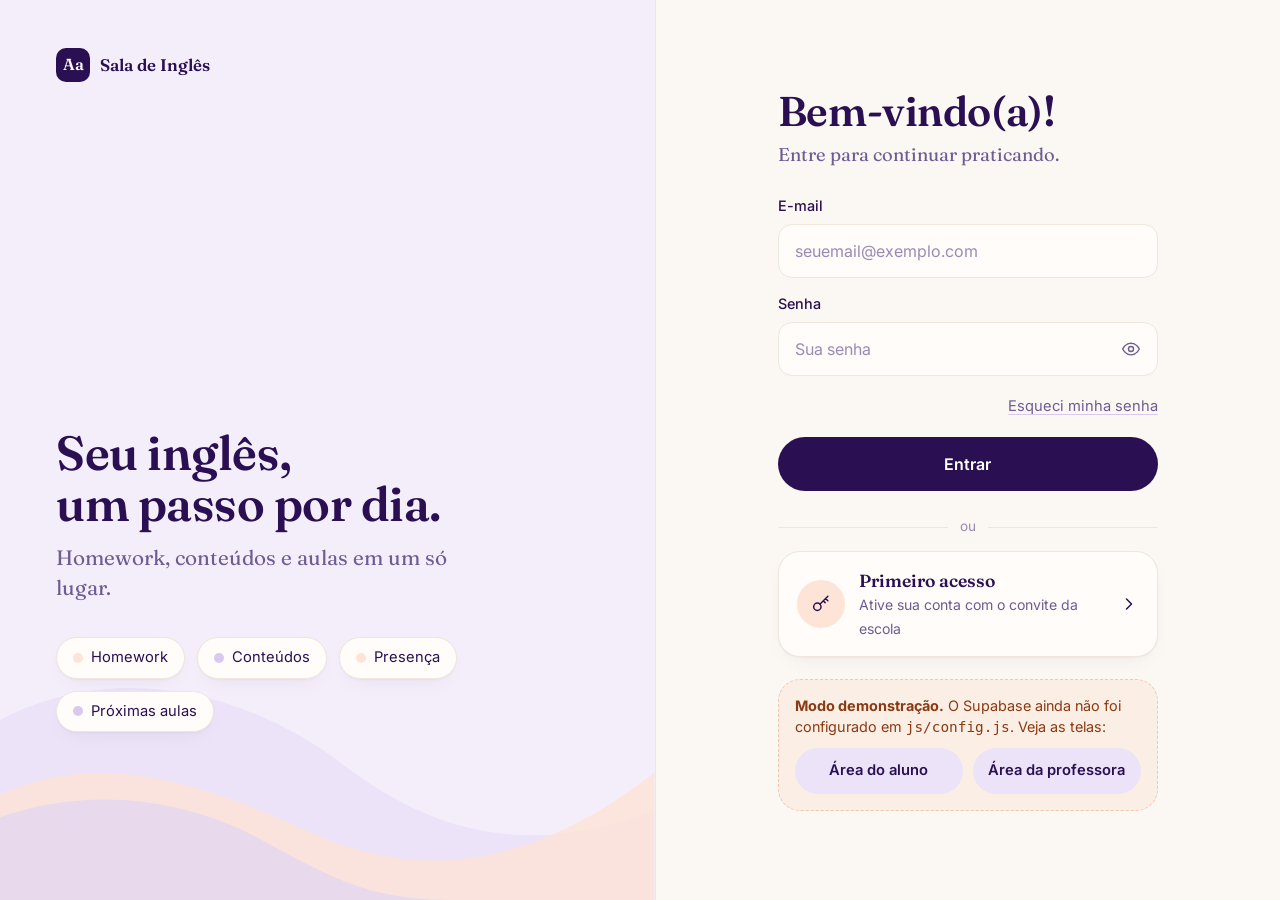
==== aluno.html @ 831836b4 "v1" ====
<!doctype html>
<html lang="pt-BR">
<head>
  <meta charset="utf-8">
  <meta name="viewport" content="width=device-width, initial-scale=1, viewport-fit=cover">
  <title>Área do aluno · Sala de Inglês</title>
  <meta name="theme-color" content="#fbf7f2">
  <link rel="manifest" href="manifest.webmanifest">
  <link rel="icon" href="icons/icon-192.png">
  <link rel="apple-touch-icon" href="icons/apple-touch-icon.png">
  <meta name="apple-mobile-web-app-capable" content="yes">
  <link rel="preconnect" href="https://fonts.googleapis.com">
  <link rel="preconnect" href="https://fonts.gstatic.com" crossorigin>
  <link href="https://fonts.googleapis.com/css2?family=Fraunces:opsz,wght@9..144,400;9..144,600&family=Inter:wght@400;500;600&display=swap" rel="stylesheet">
  <link rel="stylesheet" href="css/style.css">
</head>
<body class="is-loading">
<svg width="0" height="0" style="position:absolute" aria-hidden="true">
  <symbol id="i-chev" viewBox="0 0 24 24" fill="none" stroke="currentColor" stroke-width="1.8" stroke-linecap="round" stroke-linejoin="round"><path d="m9 6 6 6-6 6"/></symbol>
  <symbol id="i-out" viewBox="0 0 24 24" fill="none" stroke="currentColor" stroke-width="1.8" stroke-linecap="round" stroke-linejoin="round"><path d="M15 4h3a2 2 0 0 1 2 2v12a2 2 0 0 1-2 2h-3M10 16l-4-4 4-4M6 12h10"/></symbol>
  <symbol id="i-hw" viewBox="0 0 24 24" fill="none" stroke-width="1.5" stroke-linecap="round" stroke-linejoin="round"><path d="M14 3H7a2 2 0 0 0-2 2v14a2 2 0 0 0 2 2h10a2 2 0 0 0 2-2V8z"/><path d="M14 3v5h5M9 13h6M9 17h6"/></symbol>
  <symbol id="i-book" viewBox="0 0 24 24" fill="none" stroke="currentColor" stroke-width="1.5" stroke-linecap="round" stroke-linejoin="round"><path d="M12 7c-1.6-1.4-4-2-8-2v13c4 0 6.4.6 8 2 1.6-1.4 4-2 8-2V5c-4 0-6.4.6-8 2Zm0 0v13"/></symbol>
  <symbol id="i-cal" viewBox="0 0 24 24" fill="none" stroke-width="1.5" stroke-linecap="round" stroke-linejoin="round"><rect x="3.5" y="5" width="17" height="15.5" rx="2.5"/><path d="M8 3v4M16 3v4M3.5 10h17"/></symbol>
  <symbol id="i-coins" viewBox="0 0 24 24" fill="none" stroke-width="1.5" stroke-linecap="round" stroke-linejoin="round"><ellipse cx="12" cy="5.5" rx="7" ry="2.5"/><path d="M5 5.5v13c0 1.4 3.1 2.5 7 2.5s7-1.1 7-2.5v-13M5 9.8c0 1.4 3.1 2.5 7 2.5s7-1.1 7-2.5M5 14.2c0 1.4 3.1 2.5 7 2.5s7-1.1 7-2.5"/></symbol>
  <symbol id="waves" viewBox="0 0 400 160" preserveAspectRatio="none"><path d="M0 40C70 0 150 20 210 70s120 60 190 30v60H0Z" fill="#ece3f8"/><path d="M0 90c60-30 120-10 190 25s140 20 210-40v85H0Z" fill="#fde4d6" opacity=".8"/><path d="M0 105c50-20 110-15 160 15s70 40 120 40H0Z" fill="#e3d6f5" opacity=".7"/></symbol>
</svg>

<main class="shell">
  <header class="topbar">
    <a class="brand" href="aluno.html"><span class="brand-mark">Aa</span><span data-app-name>Sala de Inglês</span></a>
    <button class="icon-btn" id="logout" type="button"><svg><use href="#i-out"/></svg>Sair</button>
  </header>

  <div class="dash">
    <div>
      <div class="greet">
        <h1 class="hello">Olá, <span id="nome">aluno</span>!</h1>
        <p class="hello-sub">Vamos praticar inglês?</p>
      </div>

      <nav class="tiles" aria-label="Menu do aluno">
        <a class="tile" href="#" data-soon="Homework">
          <span class="bubble peach"><svg><use href="#i-hw"/></svg></span>
          <span class="tile-foot"><span class="tile-label">Homework</span><svg class="chev"><use href="#i-chev"/></svg></span>
        </a>
        <a class="tile" href="#" data-soon="Conteúdos">
          <span class="bubble lav"><svg><use href="#i-book"/></svg></span>
          <span class="tile-foot"><span class="tile-label">Conteúdos</span><svg class="chev"><use href="#i-chev"/></svg></span>
        </a>
        <a class="tile" href="#" data-soon="Faltas/Presença">
          <span class="bubble peach"><svg><use href="#i-cal"/></svg></span>
          <span class="tile-foot"><span class="tile-label">Faltas/<wbr>Presença</span><svg class="chev"><use href="#i-chev"/></svg></span>
        </a>
        <a class="tile" href="#" data-soon="Financeiro">
          <span class="bubble lav"><svg><use href="#i-coins"/></svg></span>
          <span class="tile-foot"><span class="tile-label">Financeiro</span><svg class="chev"><use href="#i-chev"/></svg></span>
        </a>
        <a class="tile wide" href="#" data-soon="Perfil">
          <span class="avatar" id="avatar">A</span>
          <span class="tile-label">Perfil</span>
          <svg class="chev"><use href="#i-chev"/></svg>
        </a>
      </nav>
    </div>

    <section class="side" aria-labelledby="t-next">
      <div class="side-head">
        <h2 class="section-title" id="t-next">Próxima aula</h2>
        <a class="link-more" href="#" data-soon="Aulas">Ver todas <svg class="chev"><use href="#i-chev"/></svg></a>
      </div>
      <div id="next-lesson"></div>
    </section>
  </div>
</main>

<div class="waves"><svg><use href="#waves"/></svg></div>
<script type="module" src="js/aluno.js"></script>
</body>
</html>
---- css/style.css ----
/* ============================================================
   Sala de Inglês — estilos globais
   Paleta: creme, roxo profundo, lavanda e pêssego
   ============================================================ */
:root {
  --bg: #fbf7f2;
  --card: #fffcf9;
  --line: #efe6dc;
  --ink: #2a1052;
  --ink-2: #6f5c93;
  --ink-3: #9a8bb4;
  --lav: #ece3f8;
  --lav-2: #f4eefa;
  --lav-3: #d9c9f0;
  --peach: #fde4d6;
  --peach-2: #fbeee5;
  --peach-ink: #c2410c;
  --ok: #15803d;
  --err: #b42318;
  --err-bg: #fdecea;
  --radius: 22px;
  --radius-sm: 14px;
  --shadow: 0 1px 2px rgba(42, 16, 82, .04), 0 8px 24px -12px rgba(42, 16, 82, .10);
  --serif: "Fraunces", Georgia, "Times New Roman", serif;
  --sans: "Inter", system-ui, -apple-system, "Segoe UI", Roboto, sans-serif;
  color-scheme: light;
}

* { box-sizing: border-box; }
html { -webkit-text-size-adjust: 100%; background: var(--bg); }
body {
  margin: 0;
  min-height: 100dvh;
  background: var(--bg);
  color: var(--ink);
  font-family: var(--sans);
  font-size: 16px;
  line-height: 1.45;
  -webkit-font-smoothing: antialiased;
  position: relative;
  overflow-x: hidden;
}
body.is-loading main { visibility: hidden; }
a { color: inherit; }
button, input { font: inherit; color: inherit; }
img, svg { display: block; }
.sr-only { position: absolute; width: 1px; height: 1px; overflow: hidden; clip: rect(0 0 0 0); white-space: nowrap; }

/* ---------- Ondas decorativas no rodapé ---------- */
.waves {
  position: absolute; left: 0; right: 0; bottom: 0;
  height: 160px; pointer-events: none; z-index: 0;
}
.waves svg { width: 100%; height: 100%; }

/* ---------- Tipografia ---------- */
.serif { font-family: var(--serif); font-optical-sizing: auto; }
h1, h2, h3 { font-family: var(--serif); font-weight: 600; letter-spacing: -.01em; margin: 0; }
.hello { font-size: clamp(2rem, 7.5vw, 2.75rem); line-height: 1.08; }
.hello-sub { font-family: var(--serif); color: var(--ink-2); font-size: clamp(1.15rem, 4.4vw, 1.4rem); margin: .35rem 0 0; font-weight: 400; }
.section-title { font-size: 1.6rem; }

/* ---------- Layout das áreas ---------- */
.shell { position: relative; z-index: 1; max-width: 1120px; margin: 0 auto; padding: 20px 20px 180px; }
.topbar { display: flex; align-items: center; justify-content: space-between; gap: 12px; padding: 4px 0 28px; }
.brand { display: flex; align-items: center; gap: 10px; text-decoration: none; font-family: var(--serif); font-weight: 600; font-size: 1.05rem; }
.brand-mark { width: 34px; height: 34px; border-radius: 10px; background: var(--ink); color: var(--bg); display: grid; place-items: center; font-family: var(--serif); font-size: 1rem; }
.icon-btn {
  display: inline-flex; align-items: center; gap: 6px;
  border: 1px solid var(--line); background: var(--card); border-radius: 999px;
  padding: 8px 14px; font-size: .9rem; color: var(--ink-2); cursor: pointer;
}
.icon-btn:hover { color: var(--ink); border-color: var(--lav-3); }
.icon-btn svg { width: 16px; height: 16px; }

.dash { display: grid; gap: 28px; }
.greet { margin-bottom: 24px; }

/* ---------- Cards de menu ---------- */
.tiles { display: grid; grid-template-columns: repeat(2, minmax(0, 1fr)); gap: 14px; }
.tile {
  background: var(--card); border: 1px solid var(--line); border-radius: var(--radius);
  box-shadow: var(--shadow); padding: 20px 18px 22px; text-decoration: none;
  display: flex; flex-direction: column; gap: 16px; min-height: 172px;
  transition: transform .18s ease, box-shadow .18s ease, border-color .18s ease;
}
.tile:hover { transform: translateY(-2px); border-color: var(--lav-3); box-shadow: 0 2px 4px rgba(42,16,82,.05), 0 16px 32px -16px rgba(42,16,82,.22); }
.tile:active { transform: translateY(0); }
.tile:focus-visible, .row-card:focus-visible { outline: 3px solid var(--lav-3); outline-offset: 2px; }
.tile-foot { margin-top: auto; display: flex; align-items: center; justify-content: space-between; gap: 8px; }
.tile-label { font-family: var(--serif); font-weight: 600; font-size: clamp(1.05rem, 4.6vw, 1.22rem); line-height: 1.15; min-width: 0; overflow-wrap: break-word; hyphens: manual; }
.chev { width: 20px; height: 20px; flex: none; color: var(--ink); }
.tile.wide { grid-column: 1 / -1; flex-direction: row; align-items: center; min-height: 0; padding: 18px 20px; }
.tile.wide .tile-label { flex: 1; }

.bubble { width: 66px; height: 66px; border-radius: 50%; display: grid; place-items: center; flex: none; }
.bubble svg { width: 30px; height: 30px; stroke: var(--ink); }
.bubble.peach { background: var(--peach); }
.bubble.lav { background: var(--lav); }
.avatar {
  width: 66px; height: 66px; border-radius: 50%; flex: none; overflow: hidden;
  background: linear-gradient(135deg, var(--peach), var(--lav)); display: grid; place-items: center;
  font-family: var(--serif); font-weight: 600; font-size: 1.4rem; color: var(--ink);
}
.avatar img { width: 100%; height: 100%; object-fit: cover; }

/* ---------- Seção lateral (próxima aula / agenda) ---------- */
.side { border-top: 1px solid var(--line); padding-top: 26px; }
.side-head { display: flex; align-items: center; justify-content: space-between; margin-bottom: 16px; }
.link-more { color: var(--ink-2); text-decoration: none; font-size: .95rem; display: inline-flex; align-items: center; gap: 6px; }
.link-more .chev { width: 18px; height: 18px; color: var(--ink-2); }

.lesson {
  display: flex; align-items: stretch; gap: 0; background: var(--lav-2); border-radius: var(--radius);
  padding: 22px 18px 22px 22px; text-decoration: none; border: 1px solid #ece2f4;
}
.lesson-when { padding-right: 18px; border-right: 1px solid var(--lav-3); display: flex; flex-direction: column; justify-content: center; min-width: 104px; }
.lesson-when small { color: var(--ink-2); font-size: .98rem; }
.lesson-when strong { font-size: 2.1rem; font-weight: 600; letter-spacing: -.02em; line-height: 1.1; }
.lesson-info { flex: 1; padding-left: 18px; display: flex; flex-direction: column; gap: 6px; min-width: 0; }
.lesson-info h3 { font-size: 1.25rem; }
.lesson-unit { color: var(--ink-2); font-size: .95rem; display: flex; align-items: center; gap: 8px; }
.lesson-unit svg { width: 20px; height: 20px; flex: none; }
.lesson .chev { align-self: center; }
.pill { align-self: flex-start; margin-top: 4px; background: var(--peach); color: var(--peach-ink); font-size: .85rem; font-weight: 500; padding: 5px 14px; border-radius: 999px; }

.agenda { background: var(--lav-2); border-radius: var(--radius); border: 1px solid #ece2f4; padding: 4px 18px; }
.row-card { display: flex; align-items: center; gap: 18px; padding: 18px 2px; text-decoration: none; border-radius: 10px; }
.row-card + .row-card { border-top: 1px solid var(--lav-3); }
.row-card strong { font-size: 1.85rem; font-weight: 600; letter-spacing: -.02em; min-width: 88px; padding-right: 18px; border-right: 1px solid var(--lav-3); }
.row-card span { flex: 1; color: var(--ink-2); min-width: 0; }

.empty { background: var(--lav-2); border: 1px dashed var(--lav-3); border-radius: var(--radius); padding: 26px 22px; color: var(--ink-2); text-align: center; }
.empty strong { display: block; color: var(--ink); font-family: var(--serif); font-size: 1.15rem; margin-bottom: 4px; }

.demo-flag { display: inline-block; font-size: .75rem; background: var(--peach); color: var(--peach-ink); padding: 3px 10px; border-radius: 999px; font-weight: 500; }

/* ---------- Desktop ---------- */
@media (min-width: 760px) {
  .shell { padding: 28px 40px 200px; }
  .tiles { gap: 18px; }
  .tile { min-height: 190px; padding: 24px 22px 26px; }
  .tile-label { font-size: 1.32rem; }
}
@media (min-width: 1000px) {
  .dash { grid-template-columns: minmax(0, 1.35fr) minmax(0, 1fr); gap: 48px; align-items: start; }
  .side { border-top: 0; padding-top: 0; position: sticky; top: 28px; }
  .greet { margin-bottom: 32px; }
  .waves { height: 220px; }
}

/* ============================================================
   LOGIN
   ============================================================ */
.auth { position: relative; z-index: 1; min-height: 100dvh; display: grid; }
.auth-art { display: none; }
.auth-main { display: flex; flex-direction: column; padding: 28px 22px 190px; max-width: 460px; width: 100%; margin: 0 auto; }
.auth-main .brand { margin-bottom: 44px; }
.auth-title { font-size: clamp(2rem, 8vw, 2.6rem); line-height: 1.08; }
.auth-sub { font-family: var(--serif); color: var(--ink-2); font-size: 1.15rem; margin: .45rem 0 28px; }

.form { display: grid; gap: 16px; }
.field { display: grid; gap: 7px; }
.field label { font-size: .9rem; font-weight: 500; color: var(--ink); }
.field .hint { font-size: .82rem; color: var(--ink-3); }
.input-wrap { position: relative; }
.input {
  width: 100%; height: 54px; border-radius: var(--radius-sm); border: 1.5px solid var(--line);
  background: var(--card); padding: 0 16px; font-size: 16px; outline: none;
  transition: border-color .15s, box-shadow .15s;
}
.input::placeholder { color: var(--ink-3); }
.input:focus { border-color: var(--ink-2); box-shadow: 0 0 0 4px var(--lav); }
.input[aria-invalid="true"] { border-color: var(--err); }
input[type="date"].input { appearance: none; -webkit-appearance: none; min-width: 0; }
.input-wrap .input { padding-right: 52px; }
.peek { position: absolute; right: 6px; top: 50%; transform: translateY(-50%); width: 42px; height: 42px; border: 0; background: none; border-radius: 10px; cursor: pointer; color: var(--ink-2); display: grid; place-items: center; }
.peek svg { width: 20px; height: 20px; }

.btn {
  height: 54px; border: 0; border-radius: 999px; cursor: pointer; font-weight: 600; font-size: 1rem;
  display: inline-flex; align-items: center; justify-content: center; gap: 8px; width: 100%;
  transition: transform .12s ease, background .15s ease, opacity .15s;
}
.btn:active { transform: scale(.985); }
.btn-primary { background: var(--ink); color: #fff; }
.btn-primary:hover { background: #3a1a6b; }
.btn-ghost { background: var(--lav); color: var(--ink); }
.btn-ghost:hover { background: var(--lav-3); }
.btn[disabled] { opacity: .6; cursor: progress; }
.btn .spin { width: 18px; height: 18px; border-radius: 50%; border: 2px solid currentColor; border-right-color: transparent; animation: spin .7s linear infinite; }
@keyframes spin { to { transform: rotate(360deg); } }

.row-between { display: flex; justify-content: flex-end; }
.text-link { background: none; border: 0; padding: 4px 0; color: var(--ink-2); font-size: .92rem; cursor: pointer; text-decoration: underline; text-underline-offset: 3px; text-decoration-color: var(--lav-3); }
.text-link:hover { color: var(--ink); }

.divider { display: flex; align-items: center; gap: 12px; color: var(--ink-3); font-size: .85rem; margin: 8px 0 2px; }
.divider::before, .divider::after { content: ""; flex: 1; height: 1px; background: var(--line); }

.first-access {
  display: flex; align-items: center; gap: 14px; width: 100%; text-align: left;
  background: var(--card); border: 1px solid var(--line); border-radius: var(--radius); padding: 16px 18px;
  box-shadow: var(--shadow); cursor: pointer;
}
.first-access:hover { border-color: var(--lav-3); }
.first-access .bubble { width: 48px; height: 48px; }
.first-access .bubble svg { width: 22px; height: 22px; }
.first-access b { display: block; font-family: var(--serif); font-size: 1.1rem; font-weight: 600; }
.first-access small { color: var(--ink-2); font-size: .88rem; }
.first-access .chev { margin-left: auto; }

.alert { border-radius: var(--radius-sm); padding: 12px 14px; font-size: .92rem; display: none; }
.alert.show { display: block; }
.alert.err { background: var(--err-bg); color: var(--err); }
.alert.ok { background: #e9f7ee; color: var(--ok); }
.alert.info { background: var(--lav-2); color: var(--ink-2); }

.back { display: inline-flex; align-items: center; gap: 6px; background: none; border: 0; color: var(--ink-2); cursor: pointer; padding: 6px 0; margin-bottom: 18px; font-size: .95rem; }
.back svg { width: 18px; height: 18px; }

.steps { display: flex; gap: 8px; margin-bottom: 18px; }
.steps i { height: 5px; flex: 1; border-radius: 99px; background: var(--line); }
.steps i.on { background: var(--ink); }
.step-label { font-size: .82rem; color: var(--ink-3); letter-spacing: .04em; text-transform: uppercase; margin-bottom: 6px; }

.demo-box { margin-top: 22px; background: var(--peach-2); border: 1px dashed #f3c8ad; border-radius: var(--radius); padding: 16px; display: grid; gap: 10px; }
.demo-box p { margin: 0; font-size: .9rem; color: #8a3a12; }
.demo-box .btns { display: grid; grid-template-columns: 1fr 1fr; gap: 10px; }
.demo-box .btn { height: 46px; font-size: .92rem; }

.view { animation: fade .25s ease; }
.view[hidden] { display: none; }
@keyframes fade { from { opacity: 0; transform: translateY(6px); } to { opacity: 1; transform: none; } }

.success-mark { width: 72px; height: 72px; border-radius: 50%; background: var(--lav); display: grid; place-items: center; margin-bottom: 18px; }
.success-mark svg { width: 34px; height: 34px; }

@media (min-width: 960px) {
  .auth { grid-template-columns: 1.05fr 1fr; }
  .auth-art {
    display: flex; flex-direction: column; justify-content: space-between; position: relative; overflow: hidden;
    background: var(--lav-2); padding: 48px 56px; border-right: 1px solid var(--line);
  }
  .auth-art .brand { position: relative; z-index: 1; }
  .art-copy { position: relative; z-index: 1; max-width: 440px; margin-bottom: 120px; }
  .art-copy h2 { font-size: 3rem; line-height: 1.05; }
  .art-copy p { font-family: var(--serif); color: var(--ink-2); font-size: 1.3rem; margin: 14px 0 0; }
  .art-cards { display: flex; gap: 12px; margin-top: 34px; flex-wrap: wrap; }
  .art-cards span { background: var(--card); border: 1px solid var(--line); border-radius: 999px; padding: 9px 16px; font-size: .92rem; display: inline-flex; align-items: center; gap: 8px; box-shadow: var(--shadow); }
  .art-cards span i { width: 10px; height: 10px; border-radius: 50%; background: var(--peach); display: inline-block; }
  .art-cards span:nth-child(2n) i { background: var(--lav-3); }
  .auth-art .waves { height: 240px; }
  .auth-main { justify-content: center; padding: 48px 40px; }
  .auth-main > .brand { display: none; }
  .auth > .waves { display: none; }
}

/* ---------- Toast ---------- */
.toast {
  position: fixed; left: 50%; bottom: calc(24px + env(safe-area-inset-bottom)); transform: translate(-50%, 20px);
  background: var(--ink); color: #fff; padding: 12px 18px; border-radius: 999px; font-size: .92rem;
  opacity: 0; pointer-events: none; transition: .25s ease; z-index: 50; max-width: calc(100% - 32px); text-align: center;
}
.toast.show { opacity: 1; transform: translate(-50%, 0); }

@media (prefers-reduced-motion: reduce) {
  *, *::before, *::after { animation: none !important; transition: none !important; }
}

/* ============================================================
   PRÉ-CADASTRO (convites)
   ============================================================ */
.tile-sub { display: block; font-family: var(--sans); font-weight: 400; font-size: .88rem; color: var(--ink-2); margin-top: 3px; }
.tile-sub:empty { display: none; }

.page-head { margin-bottom: 26px; }
.page-head .back { margin-bottom: 10px; text-decoration: none; }
.page-title { font-size: clamp(1.9rem, 7vw, 2.4rem); line-height: 1.1; }

.panel { background: var(--card); border: 1px solid var(--line); border-radius: var(--radius); box-shadow: var(--shadow); padding: 22px 20px; }
.panel h2 { font-size: 1.3rem; margin-bottom: 4px; }
.panel .lead { color: var(--ink-2); font-size: .92rem; margin: 0 0 18px; }
.form-grid { display: grid; gap: 14px; }
select.input { appearance: none; -webkit-appearance: none; padding-right: 44px;
  background-image: url("data:image/svg+xml,%3Csvg xmlns='http://www.w3.org/2000/svg' viewBox='0 0 24 24' fill='none' stroke='%236f5c93' stroke-width='2' stroke-linecap='round'%3E%3Cpath d='m6 9 6 6 6-6'/%3E%3C/svg%3E");
  background-repeat: no-repeat; background-position: right 14px center; background-size: 18px; }

.list-head { display: flex; align-items: center; justify-content: space-between; gap: 12px; margin-bottom: 14px; flex-wrap: wrap; }
.list-head h2 { font-size: 1.4rem; }
.chips { display: flex; gap: 6px; flex-wrap: wrap; }
.chip { border: 1px solid var(--line); background: var(--card); color: var(--ink-2); border-radius: 999px; padding: 7px 13px; font-size: .85rem; cursor: pointer; }
.chip[aria-pressed="true"] { background: var(--ink); color: #fff; border-color: var(--ink); }
.search { margin-bottom: 12px; }

.invites { display: grid; gap: 10px; }
.invite { display: flex; align-items: center; gap: 14px; background: var(--card); border: 1px solid var(--line); border-radius: var(--radius-sm); padding: 14px 14px 14px 16px; }
.invite .dot { width: 42px; height: 42px; border-radius: 50%; flex: none; display: grid; place-items: center; font-family: var(--serif); font-weight: 600; background: var(--lav); }
.invite.pending .dot { background: var(--peach); }
.invite-main { flex: 1; min-width: 0; }
.invite-main b { display: block; font-weight: 500; overflow: hidden; text-overflow: ellipsis; white-space: nowrap; }
.invite-main small { color: var(--ink-2); font-size: .85rem; }
.status { font-size: .78rem; font-weight: 500; padding: 4px 10px; border-radius: 999px; white-space: nowrap; }
.status.pending { background: var(--peach); color: var(--peach-ink); }
.status.active { background: #e3f4e8; color: var(--ok); }
.del { width: 38px; height: 38px; border: 0; background: none; border-radius: 10px; color: var(--ink-3); cursor: pointer; display: grid; place-items: center; flex: none; }
.del:hover { background: var(--err-bg); color: var(--err); }
.del svg { width: 18px; height: 18px; }
.count { color: var(--ink-3); font-size: .85rem; margin-top: 12px; text-align: center; }

@media (max-width: 520px) {
  .invite { display: grid; grid-template-columns: 42px minmax(0, 1fr) auto; column-gap: 12px; row-gap: 8px; align-items: center; }
  .invite .dot { grid-row: 1 / span 2; }
  .invite-main { grid-column: 2; grid-row: 1; }
  .invite .status { grid-column: 2; grid-row: 2; justify-self: start; }
  .invite .del { grid-column: 3; grid-row: 1 / span 2; }
}
@media (min-width: 760px) {
  .form-grid { grid-template-columns: 1.4fr 1fr 1fr; align-items: end; }
  .form-grid .btn, .form-grid .alert { grid-column: 1 / -1; }
  .form-grid .btn { width: auto; justify-self: start; padding: 0 34px; }
  .panel { padding: 28px; }
}
@media (min-width: 1000px) {
  .two-col { display: grid; grid-template-columns: minmax(0, 1fr) minmax(0, 1.2fr); gap: 40px; align-items: start; }
  .two-col .panel { position: sticky; top: 28px; }
  .two-col .form-grid { grid-template-columns: 1fr 1fr; }
  .two-col .form-grid .field:first-child { grid-column: 1 / -1; }
}
.two-col > * + * { margin-top: 32px; }
@media (min-width: 1000px) { .two-col > * + * { margin-top: 0; } }
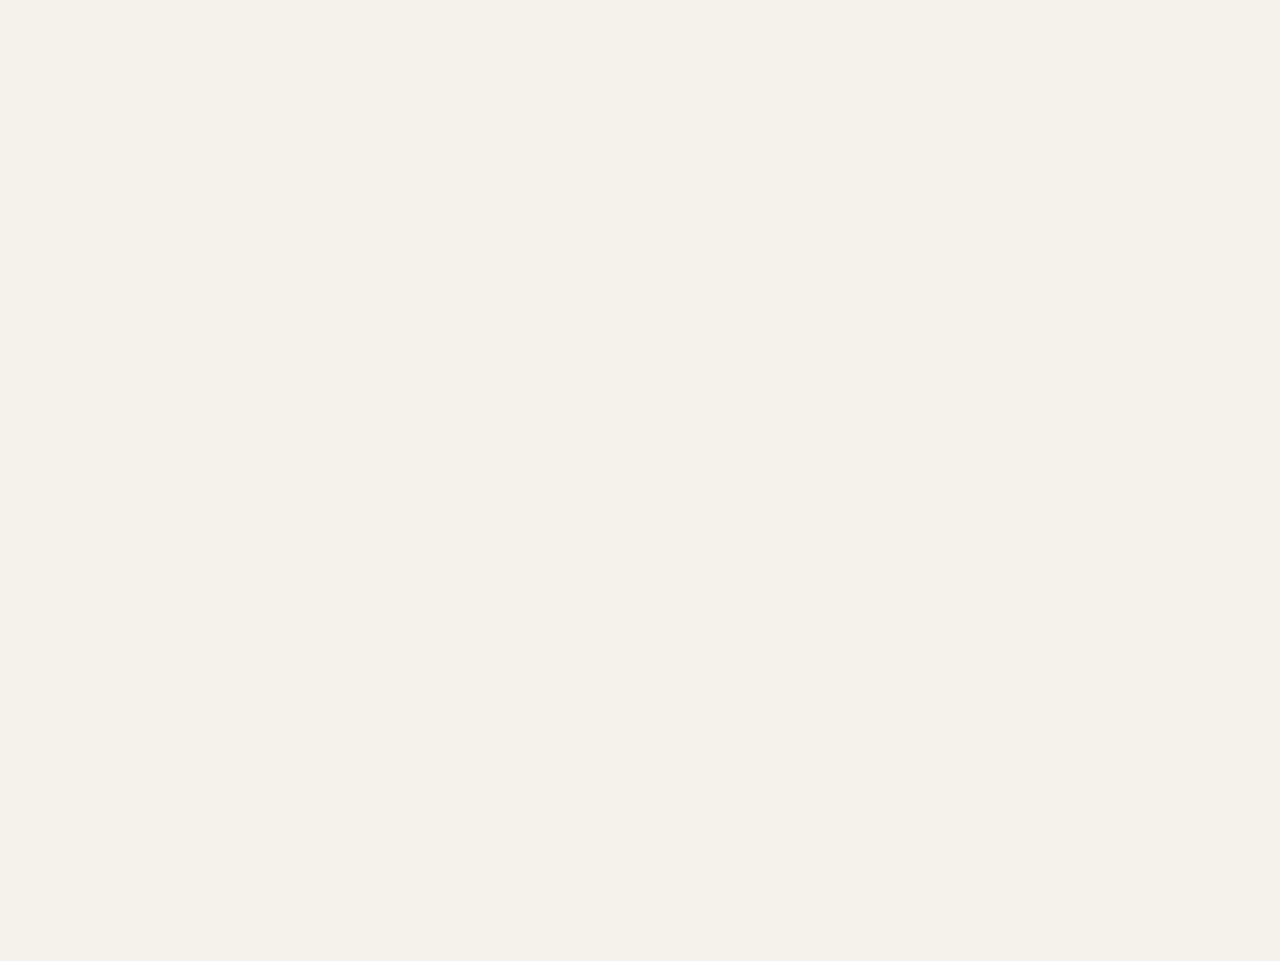
==== commit 80daad80: "v3" ====
--- a/aluno.html
+++ b/aluno.html
@@ -3,62 +3,52 @@
 <head>
   <meta charset="utf-8">
   <meta name="viewport" content="width=device-width, initial-scale=1, viewport-fit=cover">
-  <title>Área do aluno · Sala de Inglês</title>
-  <meta name="theme-color" content="#fbf7f2">
+  <title>Área do aluno · ISpeak</title>
+  <meta name="description" content="ISpeak by Isabella — English learning. More confidence. More opportunities.">
+  <meta name="theme-color" content="#f5f1eb">
   <link rel="manifest" href="manifest.webmanifest">
-  <link rel="icon" href="icons/icon-192.png">
-  <link rel="apple-touch-icon" href="icons/apple-touch-icon.png">
+  <link rel="icon" href="assets/icons/icon-192.png">
+  <link rel="apple-touch-icon" href="assets/icons/apple-touch-icon.png">
   <meta name="apple-mobile-web-app-capable" content="yes">
-  <link rel="preconnect" href="https://fonts.googleapis.com">
-  <link rel="preconnect" href="https://fonts.gstatic.com" crossorigin>
-  <link href="https://fonts.googleapis.com/css2?family=Fraunces:opsz,wght@9..144,400;9..144,600&family=Inter:wght@400;500;600&display=swap" rel="stylesheet">
-  <link rel="stylesheet" href="css/style.css">
+  <meta name="apple-mobile-web-app-title" content="ISpeak">
+  <link rel="preload" href="assets/fonts/bodoni-moda-latin-500-normal.woff2" as="font" type="font/woff2" crossorigin>
+  <link rel="stylesheet" href="assets/css/brand.css">
+  <link rel="stylesheet" href="assets/css/app.css">
 </head>
 <body class="is-loading">
-<svg width="0" height="0" style="position:absolute" aria-hidden="true">
-  <symbol id="i-chev" viewBox="0 0 24 24" fill="none" stroke="currentColor" stroke-width="1.8" stroke-linecap="round" stroke-linejoin="round"><path d="m9 6 6 6-6 6"/></symbol>
-  <symbol id="i-out" viewBox="0 0 24 24" fill="none" stroke="currentColor" stroke-width="1.8" stroke-linecap="round" stroke-linejoin="round"><path d="M15 4h3a2 2 0 0 1 2 2v12a2 2 0 0 1-2 2h-3M10 16l-4-4 4-4M6 12h10"/></symbol>
-  <symbol id="i-hw" viewBox="0 0 24 24" fill="none" stroke-width="1.5" stroke-linecap="round" stroke-linejoin="round"><path d="M14 3H7a2 2 0 0 0-2 2v14a2 2 0 0 0 2 2h10a2 2 0 0 0 2-2V8z"/><path d="M14 3v5h5M9 13h6M9 17h6"/></symbol>
-  <symbol id="i-book" viewBox="0 0 24 24" fill="none" stroke="currentColor" stroke-width="1.5" stroke-linecap="round" stroke-linejoin="round"><path d="M12 7c-1.6-1.4-4-2-8-2v13c4 0 6.4.6 8 2 1.6-1.4 4-2 8-2V5c-4 0-6.4.6-8 2Zm0 0v13"/></symbol>
-  <symbol id="i-cal" viewBox="0 0 24 24" fill="none" stroke-width="1.5" stroke-linecap="round" stroke-linejoin="round"><rect x="3.5" y="5" width="17" height="15.5" rx="2.5"/><path d="M8 3v4M16 3v4M3.5 10h17"/></symbol>
-  <symbol id="i-coins" viewBox="0 0 24 24" fill="none" stroke-width="1.5" stroke-linecap="round" stroke-linejoin="round"><ellipse cx="12" cy="5.5" rx="7" ry="2.5"/><path d="M5 5.5v13c0 1.4 3.1 2.5 7 2.5s7-1.1 7-2.5v-13M5 9.8c0 1.4 3.1 2.5 7 2.5s7-1.1 7-2.5M5 14.2c0 1.4 3.1 2.5 7 2.5s7-1.1 7-2.5"/></symbol>
-  <symbol id="waves" viewBox="0 0 400 160" preserveAspectRatio="none"><path d="M0 40C70 0 150 20 210 70s120 60 190 30v60H0Z" fill="#ece3f8"/><path d="M0 90c60-30 120-10 190 25s140 20 210-40v85H0Z" fill="#fde4d6" opacity=".8"/><path d="M0 105c50-20 110-15 160 15s70 40 120 40H0Z" fill="#e3d6f5" opacity=".7"/></symbol>
-</svg>
-
 <main class="shell">
   <header class="topbar">
-    <a class="brand" href="aluno.html"><span class="brand-mark">Aa</span><span data-app-name>Sala de Inglês</span></a>
-    <button class="icon-btn" id="logout" type="button"><svg><use href="#i-out"/></svg>Sair</button>
+    <a class="logo" href="aluno.html" aria-label="ISpeak by Isabella — início"><span class="logo-word">ISpeak</span><span class="logo-by">by Isabella</span></a>
+    <button class="icon-btn" id="logout" type="button"><svg aria-hidden="true"><use href="assets/icons/sprite.svg#out"/></svg>Sair</button>
   </header>
 
   <div class="dash">
     <div>
       <div class="greet">
         <h1 class="hello">Olá, <span id="nome">aluno</span>!</h1>
-        <p class="hello-sub">Vamos praticar inglês?</p>
+        <p class="hello-sub">Ready to practice today?</p>
       </div>
-
       <nav class="tiles" aria-label="Menu do aluno">
         <a class="tile" href="#" data-soon="Homework">
-          <span class="bubble peach"><svg><use href="#i-hw"/></svg></span>
-          <span class="tile-foot"><span class="tile-label">Homework</span><svg class="chev"><use href="#i-chev"/></svg></span>
+          <span class="bubble blush"><svg aria-hidden="true"><use href="assets/icons/sprite.svg#homework"/></svg></span>
+          <span class="tile-foot"><span class="tile-label">Homework</span><svg class="chev" aria-hidden="true"><use href="assets/icons/sprite.svg#chev"/></svg></span>
         </a>
         <a class="tile" href="#" data-soon="Conteúdos">
-          <span class="bubble lav"><svg><use href="#i-book"/></svg></span>
-          <span class="tile-foot"><span class="tile-label">Conteúdos</span><svg class="chev"><use href="#i-chev"/></svg></span>
+          <span class="bubble taupe"><svg aria-hidden="true"><use href="assets/icons/sprite.svg#book"/></svg></span>
+          <span class="tile-foot"><span class="tile-label">Conteúdos</span><svg class="chev" aria-hidden="true"><use href="assets/icons/sprite.svg#chev"/></svg></span>
         </a>
         <a class="tile" href="#" data-soon="Faltas/Presença">
-          <span class="bubble peach"><svg><use href="#i-cal"/></svg></span>
-          <span class="tile-foot"><span class="tile-label">Faltas/<wbr>Presença</span><svg class="chev"><use href="#i-chev"/></svg></span>
+          <span class="bubble taupe"><svg aria-hidden="true"><use href="assets/icons/sprite.svg#calendar"/></svg></span>
+          <span class="tile-foot"><span class="tile-label">Faltas/<wbr>Presença</span><svg class="chev" aria-hidden="true"><use href="assets/icons/sprite.svg#chev"/></svg></span>
         </a>
         <a class="tile" href="#" data-soon="Financeiro">
-          <span class="bubble lav"><svg><use href="#i-coins"/></svg></span>
-          <span class="tile-foot"><span class="tile-label">Financeiro</span><svg class="chev"><use href="#i-chev"/></svg></span>
+          <span class="bubble blush"><svg aria-hidden="true"><use href="assets/icons/sprite.svg#coins"/></svg></span>
+          <span class="tile-foot"><span class="tile-label">Financeiro</span><svg class="chev" aria-hidden="true"><use href="assets/icons/sprite.svg#chev"/></svg></span>
         </a>
         <a class="tile wide" href="#" data-soon="Perfil">
           <span class="avatar" id="avatar">A</span>
           <span class="tile-label">Perfil</span>
-          <svg class="chev"><use href="#i-chev"/></svg>
+          <svg class="chev" aria-hidden="true"><use href="assets/icons/sprite.svg#chev"/></svg>
         </a>
       </nav>
     </div>
@@ -66,14 +56,16 @@
     <section class="side" aria-labelledby="t-next">
       <div class="side-head">
         <h2 class="section-title" id="t-next">Próxima aula</h2>
-        <a class="link-more" href="#" data-soon="Aulas">Ver todas <svg class="chev"><use href="#i-chev"/></svg></a>
+        <a class="link-more" href="#" data-soon="Aulas">Ver todas <svg class="chev" aria-hidden="true"><use href="assets/icons/sprite.svg#chev"/></svg></a>
       </div>
       <div id="next-lesson"></div>
     </section>
   </div>
+  <footer class="foot">
+    <p class="tagline">A new language opens new doors.</p>
+    <span class="eyebrow">ISpeak by Isabella</span>
+  </footer>
 </main>
-
-<div class="waves"><svg><use href="#waves"/></svg></div>
-<script type="module" src="js/aluno.js"></script>
+<script type="module" src="assets/js/pages/aluno.js"></script>
 </body>
 </html>
--- a/assets/css/brand.css
+++ b/assets/css/brand.css
@@ -0,0 +1,46 @@
+/* ============================================================
+   ISpeak by Isabella — IDENTIDADE VISUAL
+   Cores e fontes da marca. Para ajustar a marca, mexa só aqui.
+   ============================================================ */
+
+/* ---------- Fontes (hospedadas no próprio site) ---------- */
+@font-face { font-family: "Bodoni Moda"; font-style: normal; font-weight: 400; font-display: swap; src: url("../fonts/bodoni-moda-latin-400-normal.woff2") format("woff2"); }
+@font-face { font-family: "Bodoni Moda"; font-style: normal; font-weight: 500; font-display: swap; src: url("../fonts/bodoni-moda-latin-500-normal.woff2") format("woff2"); }
+@font-face { font-family: "Bodoni Moda"; font-style: normal; font-weight: 600; font-display: swap; src: url("../fonts/bodoni-moda-latin-600-normal.woff2") format("woff2"); }
+@font-face { font-family: "Bodoni Moda"; font-style: italic; font-weight: 400; font-display: swap; src: url("../fonts/bodoni-moda-latin-400-italic.woff2") format("woff2"); }
+@font-face { font-family: "Bodoni Moda"; font-style: italic; font-weight: 500; font-display: swap; src: url("../fonts/bodoni-moda-latin-500-italic.woff2") format("woff2"); }
+@font-face { font-family: "Jost"; font-style: normal; font-weight: 300; font-display: swap; src: url("../fonts/jost-latin-300-normal.woff2") format("woff2"); }
+@font-face { font-family: "Jost"; font-style: normal; font-weight: 400; font-display: swap; src: url("../fonts/jost-latin-400-normal.woff2") format("woff2"); }
+@font-face { font-family: "Jost"; font-style: normal; font-weight: 500; font-display: swap; src: url("../fonts/jost-latin-500-normal.woff2") format("woff2"); }
+
+:root {
+  /* Paleta da marca */
+  --ink: #1e1b1b;        /* preto */
+  --ivory: #f5f1eb;      /* marfim (fundo) */
+  --blush: #ebc6c0;      /* rosa */
+  --taupe: #a9a29a;      /* cinza quente */
+
+  /* Variações de apoio */
+  --ink-2: #5d5652;      /* texto secundário */
+  --ink-3: #958d87;      /* texto suave / placeholders */
+  --card: #fbf9f5;
+  --line: #e5ded5;
+  --blush-soft: #f6e5e1;
+  --blush-deep: #d9a69e;
+  --blush-ink: #9b4f45;  /* texto sobre rosa (contraste AA) */
+  --taupe-soft: #ece7e0;
+  --ok: #3f6b4f;
+  --ok-bg: #e7efe8;
+  --err: #a33a2f;
+  --err-bg: #f8e6e3;
+
+  /* Tipografia */
+  --serif: "Bodoni Moda", "Didot", "Bodoni 72", Georgia, serif;
+  --sans: "Jost", "Futura", system-ui, -apple-system, "Segoe UI", sans-serif;
+  --track: .28em;        /* espaçamento das legendas em caixa-alta */
+
+  /* Formas */
+  --radius: 20px;
+  --radius-sm: 12px;
+  --shadow: 0 1px 2px rgba(30, 27, 27, .04), 0 10px 28px -16px rgba(30, 27, 27, .14);
+}
--- a/assets/css/app.css
+++ b/assets/css/app.css
@@ -0,0 +1,279 @@
+/* ============================================================
+   ISpeak — estilos do site
+   Cores e fontes vêm de brand.css (carregado antes deste).
+   Índice:
+     1. Base          5. Seção lateral (aula / agenda)
+     2. Marca (logo)  6. Formulários e botões
+     3. Layout        7. Login
+     4. Cards de menu 8. Pré-cadastro    9. Avisos
+   ============================================================ */
+
+/* ---------- 1. Base ---------- */
+* { box-sizing: border-box; }
+html { -webkit-text-size-adjust: 100%; background: var(--ivory); color-scheme: light; }
+body {
+  margin: 0; min-height: 100dvh; background: var(--ivory); color: var(--ink);
+  font-family: var(--sans); font-size: 16px; line-height: 1.5; font-weight: 400;
+  -webkit-font-smoothing: antialiased; overflow-x: hidden;
+}
+body.is-loading main { visibility: hidden; }
+a { color: inherit; }
+button, input, select { font: inherit; color: inherit; }
+svg { display: block; }
+h1, h2, h3 { font-family: var(--serif); font-weight: 500; letter-spacing: -.01em; margin: 0; }
+code { font-size: .9em; }
+
+.eyebrow { font-family: var(--sans); font-size: .72rem; font-weight: 400; letter-spacing: var(--track); text-transform: uppercase; color: var(--ink-2); }
+.tagline { font-family: var(--serif); font-style: italic; color: var(--ink-2); }
+.rule { width: 44px; height: 2px; background: var(--blush-deep); border: 0; margin: 18px 0; }
+
+/* ---------- 2. Marca (logo) ---------- */
+.logo { display: inline-flex; flex-direction: column; align-items: flex-end; text-decoration: none; line-height: 1; }
+.logo-word { font-family: var(--serif); font-weight: 600; font-size: 1.55rem; letter-spacing: -.035em; }
+.logo-by { font-size: .5rem; letter-spacing: .32em; text-transform: uppercase; margin-top: 2px; margin-right: -.32em; color: var(--ink-2); }
+.logo.lg .logo-word { font-size: clamp(3.2rem, 15vw, 5.2rem); }
+.logo.lg .logo-by { font-size: .78rem; margin-top: 4px; }
+
+/* ---------- 3. Layout ---------- */
+.shell { max-width: 1120px; margin: 0 auto; padding: 18px 20px 56px; }
+.topbar { display: flex; align-items: center; justify-content: space-between; gap: 12px; padding: 6px 0 30px; }
+.icon-btn {
+  display: inline-flex; align-items: center; gap: 6px; border: 1px solid var(--line); background: var(--card);
+  border-radius: 999px; padding: 8px 15px; font-size: .88rem; color: var(--ink-2); cursor: pointer;
+}
+.icon-btn:hover { color: var(--ink); border-color: var(--taupe); }
+.icon-btn svg { width: 16px; height: 16px; }
+
+.dash { display: grid; gap: 30px; }
+.greet { margin-bottom: 26px; }
+.hello { font-size: clamp(2.1rem, 8vw, 3rem); line-height: 1.05; }
+.hello-sub { font-family: var(--serif); font-style: italic; color: var(--ink-2); font-size: clamp(1.1rem, 4.4vw, 1.35rem); margin: .4rem 0 0; }
+.section-title { font-size: 1.6rem; }
+
+.foot { margin-top: 56px; padding-top: 26px; border-top: 1px solid var(--line); text-align: center; display: grid; gap: 6px; justify-items: center; }
+.foot .tagline { font-size: 1.05rem; }
+
+/* ---------- 4. Cards de menu ---------- */
+.tiles { display: grid; grid-template-columns: repeat(2, minmax(0, 1fr)); gap: 14px; }
+.tile {
+  background: var(--card); border: 1px solid var(--line); border-radius: var(--radius); box-shadow: var(--shadow);
+  padding: 20px 18px 22px; text-decoration: none; display: flex; flex-direction: column; gap: 18px; min-height: 172px;
+  transition: transform .18s ease, box-shadow .18s ease, border-color .18s ease;
+}
+.tile:hover { transform: translateY(-2px); border-color: var(--blush-deep); box-shadow: 0 2px 4px rgba(30,27,27,.04), 0 18px 34px -18px rgba(30,27,27,.25); }
+.tile:active { transform: none; }
+.tile:focus-visible, .row-card:focus-visible, .lesson:focus-visible { outline: 2px solid var(--ink); outline-offset: 3px; }
+.tile-foot { margin-top: auto; display: flex; align-items: center; justify-content: space-between; gap: 8px; }
+.tile-label { font-family: var(--serif); font-weight: 500; font-size: clamp(1.08rem, 4.6vw, 1.25rem); line-height: 1.15; min-width: 0; overflow-wrap: break-word; }
+.tile-sub { display: block; font-family: var(--sans); font-size: .85rem; color: var(--ink-2); margin-top: 4px; }
+.tile-sub:empty { display: none; }
+.chev { width: 20px; height: 20px; flex: none; color: var(--ink); }
+.tile.wide { grid-column: 1 / -1; flex-direction: row; align-items: center; min-height: 0; padding: 16px 20px; }
+.tile.wide .tile-label { flex: 1; }
+
+.bubble { width: 64px; height: 64px; border-radius: 50%; display: grid; place-items: center; flex: none; }
+.bubble svg { width: 28px; height: 28px; stroke: var(--ink); color: var(--ink); }
+.bubble.blush { background: var(--blush-soft); }
+.bubble.taupe { background: var(--taupe-soft); }
+.avatar {
+  width: 64px; height: 64px; border-radius: 50%; flex: none; overflow: hidden; display: grid; place-items: center;
+  background: linear-gradient(135deg, var(--blush), var(--taupe-soft)); font-family: var(--serif); font-weight: 500; font-size: 1.35rem;
+}
+.avatar img { width: 100%; height: 100%; object-fit: cover; }
+
+/* ---------- 5. Seção lateral ---------- */
+.side { border-top: 1px solid var(--line); padding-top: 28px; }
+.side-head { display: flex; align-items: center; justify-content: space-between; margin-bottom: 16px; }
+.link-more { color: var(--ink-2); text-decoration: none; font-size: .92rem; display: inline-flex; align-items: center; gap: 6px; }
+.link-more .chev { width: 18px; height: 18px; color: var(--ink-2); }
+
+.lesson { display: flex; align-items: stretch; background: var(--blush-soft); border-radius: var(--radius); padding: 22px 18px 22px 22px; text-decoration: none; }
+.lesson-when { padding-right: 18px; border-right: 1px solid var(--blush-deep); display: flex; flex-direction: column; justify-content: center; min-width: 100px; }
+.lesson-when small { color: var(--ink-2); font-size: .95rem; }
+.lesson-when strong { font-family: var(--sans); font-size: 2.1rem; font-weight: 500; letter-spacing: -.02em; line-height: 1.1; }
+.lesson-info { flex: 1; padding-left: 18px; display: flex; flex-direction: column; gap: 6px; min-width: 0; }
+.lesson-info h3 { font-size: 1.25rem; }
+.lesson-unit { color: var(--ink-2); font-size: .93rem; display: flex; align-items: center; gap: 8px; }
+.lesson-unit svg { width: 20px; height: 20px; flex: none; }
+.lesson .chev { align-self: center; }
+.pill { align-self: flex-start; margin-top: 4px; background: var(--blush); color: var(--ink); font-size: .82rem; font-weight: 500; padding: 4px 14px; border-radius: 999px; }
+
+.agenda { background: var(--blush-soft); border-radius: var(--radius); padding: 4px 18px; }
+.row-card { display: flex; align-items: center; gap: 18px; padding: 18px 2px; text-decoration: none; border-radius: 10px; }
+.row-card + .row-card { border-top: 1px solid var(--blush-deep); }
+.row-card strong { font-family: var(--sans); font-size: 1.8rem; font-weight: 500; letter-spacing: -.02em; min-width: 88px; padding-right: 18px; border-right: 1px solid var(--blush-deep); }
+.row-card span { flex: 1; color: var(--ink-2); min-width: 0; }
+
+.empty { background: var(--card); border: 1px dashed var(--taupe); border-radius: var(--radius); padding: 26px 22px; color: var(--ink-2); text-align: center; }
+.empty strong { display: block; color: var(--ink); font-family: var(--serif); font-weight: 500; font-size: 1.15rem; margin-bottom: 4px; }
+
+/* ---------- 6. Formulários e botões ---------- */
+.form { display: grid; gap: 16px; }
+.field { display: grid; gap: 7px; }
+.field label { font-size: .88rem; font-weight: 500; }
+.input-wrap { position: relative; }
+.input {
+  width: 100%; height: 54px; border-radius: var(--radius-sm); border: 1px solid var(--line); background: var(--card);
+  padding: 0 16px; font-size: 16px; outline: none; transition: border-color .15s, box-shadow .15s;
+}
+.input::placeholder { color: var(--ink-3); }
+.input:focus { border-color: var(--ink); box-shadow: 0 0 0 4px var(--blush-soft); }
+.input[readonly] { background: var(--taupe-soft); color: var(--ink-2); }
+input[type="date"].input { appearance: none; -webkit-appearance: none; min-width: 0; }
+select.input {
+  appearance: none; -webkit-appearance: none; padding-right: 44px; background-repeat: no-repeat; background-position: right 14px center; background-size: 18px;
+  background-image: url("data:image/svg+xml,%3Csvg xmlns='http://www.w3.org/2000/svg' viewBox='0 0 24 24' fill='none' stroke='%235d5652' stroke-width='2' stroke-linecap='round'%3E%3Cpath d='m6 9 6 6 6-6'/%3E%3C/svg%3E");
+}
+.input-wrap .input { padding-right: 52px; }
+.peek { position: absolute; right: 6px; top: 50%; transform: translateY(-50%); width: 42px; height: 42px; border: 0; background: none; border-radius: 10px; cursor: pointer; color: var(--ink-2); display: grid; place-items: center; }
+.peek svg { width: 20px; height: 20px; }
+
+.btn {
+  height: 54px; border: 0; border-radius: 999px; cursor: pointer; font-weight: 500; font-size: .95rem; letter-spacing: .06em;
+  display: inline-flex; align-items: center; justify-content: center; gap: 8px; width: 100%; transition: transform .12s, background .15s, opacity .15s;
+}
+.btn:active { transform: scale(.985); }
+.btn-primary { background: var(--ink); color: var(--ivory); }
+.btn-primary:hover { background: #3a3535; }
+.btn-soft { background: var(--blush-soft); color: var(--ink); }
+.btn-soft:hover { background: var(--blush); }
+.btn[disabled] { opacity: .6; cursor: progress; }
+.spin { width: 18px; height: 18px; border-radius: 50%; border: 2px solid currentColor; border-right-color: transparent; animation: spin .7s linear infinite; }
+@keyframes spin { to { transform: rotate(360deg); } }
+
+.row-end { display: flex; justify-content: flex-end; }
+.text-link { background: none; border: 0; padding: 4px 0; color: var(--ink-2); font-size: .9rem; cursor: pointer; text-decoration: underline; text-underline-offset: 4px; text-decoration-color: var(--blush-deep); }
+.text-link:hover { color: var(--ink); }
+.back { display: inline-flex; align-items: center; gap: 6px; background: none; border: 0; color: var(--ink-2); cursor: pointer; padding: 6px 0; margin-bottom: 16px; font-size: .92rem; text-decoration: none; }
+.back svg { width: 18px; height: 18px; }
+
+.alert { border-radius: var(--radius-sm); padding: 12px 14px; font-size: .9rem; display: none; }
+.alert.show { display: block; }
+.alert.err { background: var(--err-bg); color: var(--err); }
+.alert.ok { background: var(--ok-bg); color: var(--ok); }
+.alert.info { background: var(--taupe-soft); color: var(--ink-2); }
+
+/* ---------- 7. Login ---------- */
+.auth { min-height: 100dvh; display: grid; }
+.auth-art { display: none; }
+.auth-main { display: flex; flex-direction: column; padding: 36px 22px 48px; max-width: 460px; width: 100%; margin: 0 auto; }
+.auth-brand { display: flex; flex-direction: column; align-items: center; text-align: center; margin: 12px 0 34px; }
+.auth-brand .rule { margin: 16px auto 12px; }
+.auth-title { font-size: clamp(1.9rem, 7.5vw, 2.4rem); line-height: 1.08; }
+.auth-sub { font-family: var(--serif); font-style: italic; color: var(--ink-2); font-size: 1.1rem; margin: .4rem 0 26px; }
+
+.divider { display: flex; align-items: center; gap: 12px; color: var(--ink-3); font-size: .78rem; letter-spacing: var(--track); text-transform: uppercase; margin: 28px 0 14px; }
+.divider::before, .divider::after { content: ""; flex: 1; height: 1px; background: var(--line); }
+
+.first-access {
+  display: flex; align-items: center; gap: 14px; width: 100%; text-align: left; background: var(--card);
+  border: 1px solid var(--line); border-radius: var(--radius); padding: 16px 18px; box-shadow: var(--shadow); cursor: pointer;
+}
+.first-access:hover { border-color: var(--blush-deep); }
+.first-access .bubble { width: 48px; height: 48px; }
+.first-access .bubble svg { width: 22px; height: 22px; }
+.first-access b { display: block; font-family: var(--serif); font-size: 1.12rem; font-weight: 500; }
+.first-access small { color: var(--ink-2); font-size: .86rem; }
+.first-access .chev { margin-left: auto; }
+
+.steps { display: flex; gap: 8px; margin-bottom: 18px; }
+.steps i { height: 3px; flex: 1; border-radius: 99px; background: var(--line); }
+.steps i.on { background: var(--ink); }
+.step-label { margin-bottom: 8px; }
+
+.demo-box { margin-top: 22px; background: var(--blush-soft); border: 1px dashed var(--blush-deep); border-radius: var(--radius); padding: 16px; display: grid; gap: 10px; }
+.demo-box p { margin: 0; font-size: .88rem; color: var(--blush-ink); }
+.demo-box .btns { display: grid; grid-template-columns: 1fr 1fr; gap: 10px; }
+.demo-box .btn { height: 46px; font-size: .88rem; background: var(--card); }
+
+.success-mark { width: 72px; height: 72px; border-radius: 50%; background: var(--blush-soft); display: grid; place-items: center; margin-bottom: 18px; }
+.success-mark svg { width: 32px; height: 32px; }
+
+.view { animation: fade .25s ease; }
+.view[hidden] { display: none; }
+@keyframes fade { from { opacity: 0; transform: translateY(6px); } to { opacity: 1; transform: none; } }
+
+@media (min-width: 960px) {
+  .auth { grid-template-columns: 1.05fr 1fr; }
+  .auth-art {
+    display: flex; flex-direction: column; justify-content: space-between; align-items: center; text-align: center;
+    background: var(--blush-soft); padding: 56px; border-right: 1px solid var(--line);
+  }
+  .auth-art .center { margin: auto 0; display: flex; flex-direction: column; align-items: center; }
+  .auth-art .rule { margin: 26px auto 16px; }
+  .auth-art .tagline { font-size: 1.35rem; margin: 18px 0 0; }
+  .auth-art .quote { font-family: var(--serif); font-style: italic; font-size: 1.15rem; color: var(--ink-2); border-left: 2px solid var(--blush-deep); padding-left: 16px; text-align: left; align-self: flex-start; }
+  .auth-main { justify-content: center; padding: 48px 40px; }
+  .auth-main .auth-brand { display: none; }
+}
+
+/* ---------- 8. Pré-cadastro ---------- */
+.page-head { margin-bottom: 26px; }
+.page-title { font-size: clamp(1.9rem, 7vw, 2.5rem); line-height: 1.1; }
+.panel { background: var(--card); border: 1px solid var(--line); border-radius: var(--radius); box-shadow: var(--shadow); padding: 22px 20px; }
+.panel h2 { font-size: 1.35rem; margin-bottom: 4px; }
+.panel .lead { color: var(--ink-2); font-size: .9rem; margin: 0 0 18px; }
+.form-grid { display: grid; gap: 14px; }
+
+.list-head { display: flex; align-items: center; justify-content: space-between; gap: 12px; margin-bottom: 14px; flex-wrap: wrap; }
+.list-head h2 { font-size: 1.45rem; }
+.chips { display: flex; gap: 6px; flex-wrap: wrap; }
+.chip { border: 1px solid var(--line); background: var(--card); color: var(--ink-2); border-radius: 999px; padding: 7px 13px; font-size: .84rem; cursor: pointer; }
+.chip[aria-pressed="true"] { background: var(--ink); color: var(--ivory); border-color: var(--ink); }
+.search { margin-bottom: 12px; }
+
+.invites { display: grid; gap: 10px; }
+.invite { display: flex; align-items: center; gap: 14px; background: var(--card); border: 1px solid var(--line); border-radius: var(--radius-sm); padding: 14px 14px 14px 16px; }
+.invite .dot { width: 42px; height: 42px; border-radius: 50%; flex: none; display: grid; place-items: center; font-family: var(--serif); font-weight: 500; background: var(--taupe-soft); }
+.invite.pending .dot { background: var(--blush-soft); }
+.invite-main { flex: 1; min-width: 0; }
+.invite-main b { display: block; font-weight: 500; overflow: hidden; text-overflow: ellipsis; white-space: nowrap; }
+.invite-main small { color: var(--ink-2); font-size: .84rem; }
+.status { font-size: .76rem; font-weight: 500; padding: 4px 10px; border-radius: 999px; white-space: nowrap; }
+.status.pending { background: var(--blush-soft); color: var(--blush-ink); }
+.status.active { background: var(--ok-bg); color: var(--ok); }
+.del { width: 38px; height: 38px; border: 0; background: none; border-radius: 10px; color: var(--ink-3); cursor: pointer; display: grid; place-items: center; flex: none; }
+.del:hover { background: var(--err-bg); color: var(--err); }
+.del svg { width: 18px; height: 18px; }
+.count { color: var(--ink-3); font-size: .84rem; margin-top: 12px; text-align: center; }
+
+@media (max-width: 520px) {
+  .invite { display: grid; grid-template-columns: 42px minmax(0, 1fr) auto; column-gap: 12px; row-gap: 8px; }
+  .invite .dot { grid-row: 1 / span 2; }
+  .invite-main { grid-column: 2; grid-row: 1; }
+  .invite .status { grid-column: 2; grid-row: 2; justify-self: start; }
+  .invite .del { grid-column: 3; grid-row: 1 / span 2; }
+}
+
+/* ---------- Telas maiores ---------- */
+@media (min-width: 760px) {
+  .shell { padding: 28px 40px 64px; }
+  .tiles { gap: 18px; }
+  .tile { min-height: 190px; padding: 24px 22px 26px; }
+  .form-grid { grid-template-columns: 1.4fr 1fr 1fr; align-items: end; }
+  .form-grid .btn, .form-grid .alert { grid-column: 1 / -1; }
+  .form-grid .btn { width: auto; justify-self: start; padding: 0 34px; }
+  .panel { padding: 28px; }
+}
+@media (min-width: 1000px) {
+  .dash { grid-template-columns: minmax(0, 1.35fr) minmax(0, 1fr); gap: 52px; align-items: start; }
+  .side { border-top: 0; padding-top: 0; position: sticky; top: 28px; }
+  .two-col { display: grid; grid-template-columns: minmax(0, 1fr) minmax(0, 1.2fr); gap: 40px; align-items: start; }
+  .two-col .panel { position: sticky; top: 28px; }
+  .two-col .form-grid { grid-template-columns: 1fr 1fr; }
+  .two-col .form-grid .field:first-child { grid-column: 1 / -1; }
+}
+.two-col > * + * { margin-top: 32px; }
+@media (min-width: 1000px) { .two-col > * + * { margin-top: 0; } }
+
+/* ---------- 9. Avisos (toast) ---------- */
+.toast {
+  position: fixed; left: 50%; bottom: calc(24px + env(safe-area-inset-bottom)); transform: translate(-50%, 20px);
+  background: var(--ink); color: var(--ivory); padding: 12px 18px; border-radius: 999px; font-size: .9rem;
+  opacity: 0; pointer-events: none; transition: .25s ease; z-index: 50; max-width: calc(100% - 32px); text-align: center;
+}
+.toast.show { opacity: 1; transform: translate(-50%, 0); }
+
+@media (prefers-reduced-motion: reduce) {
+  *, *::before, *::after { animation: none !important; transition: none !important; }
+}
